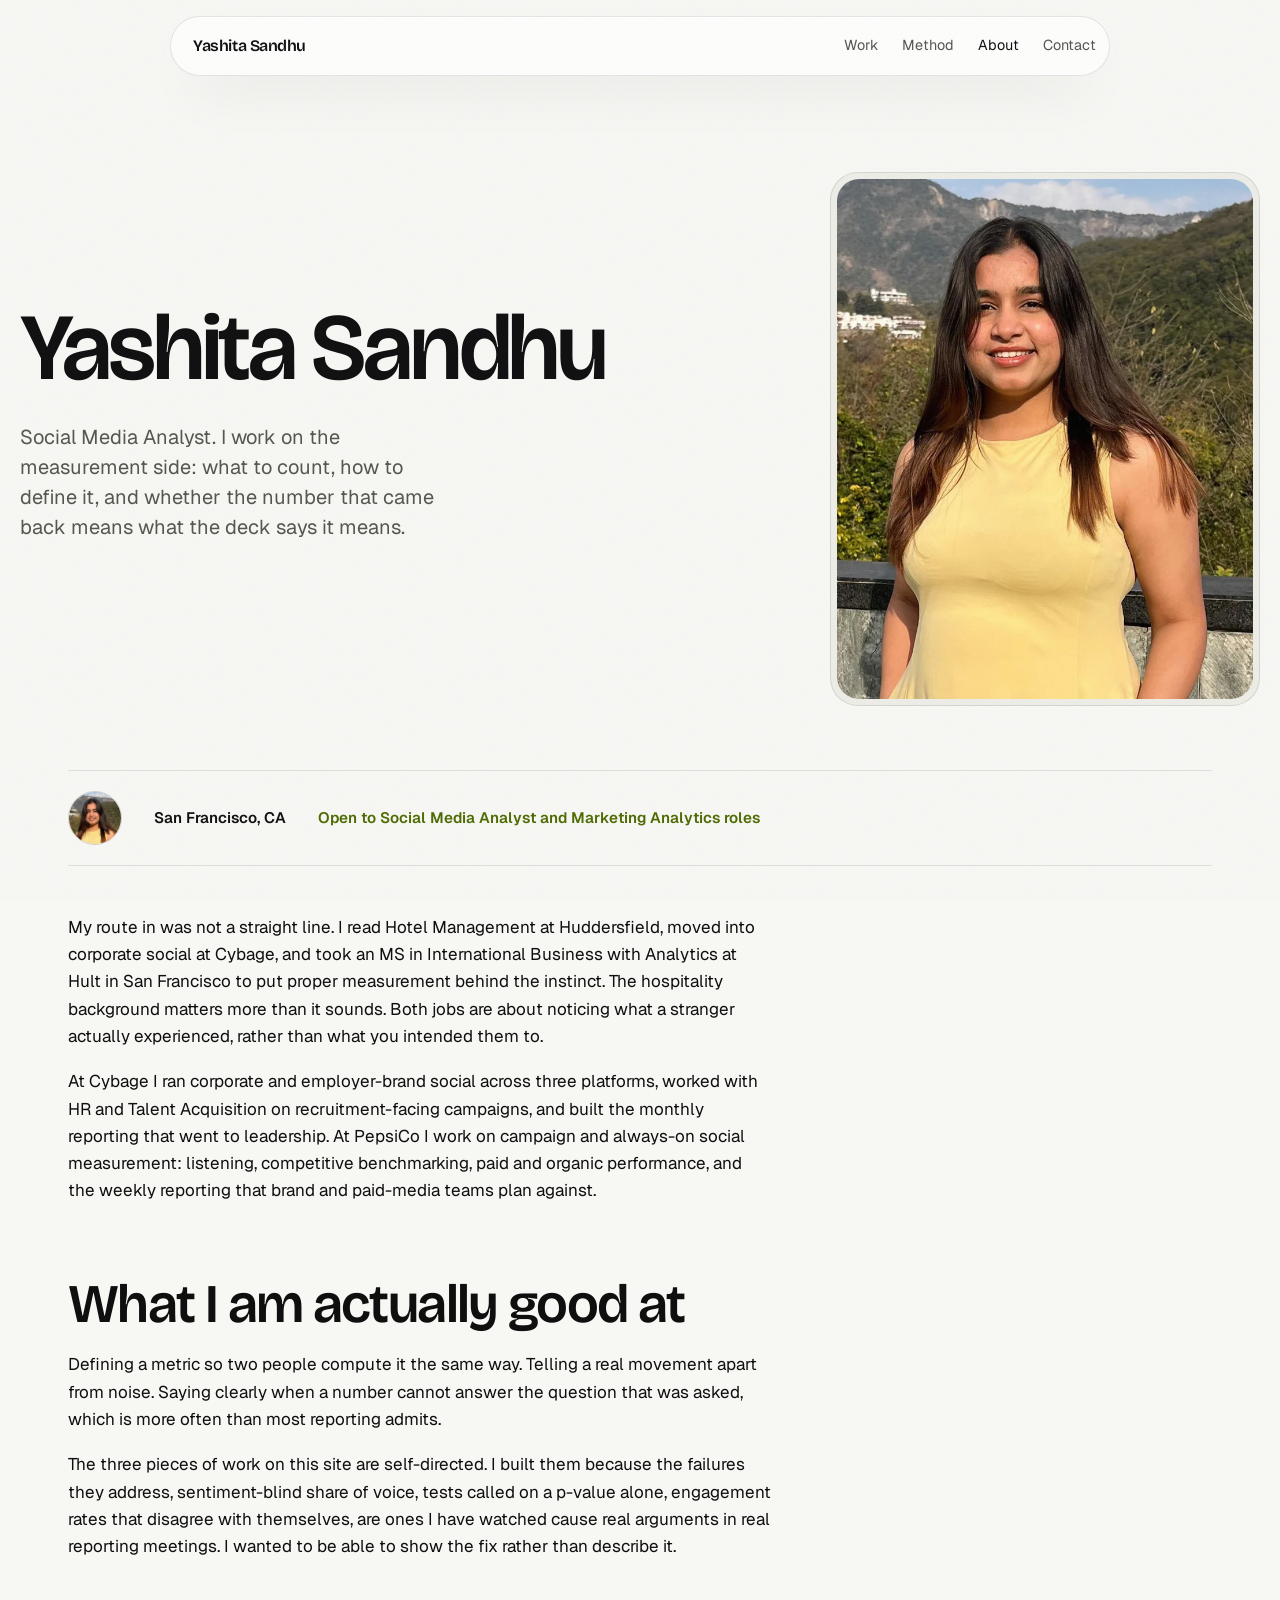
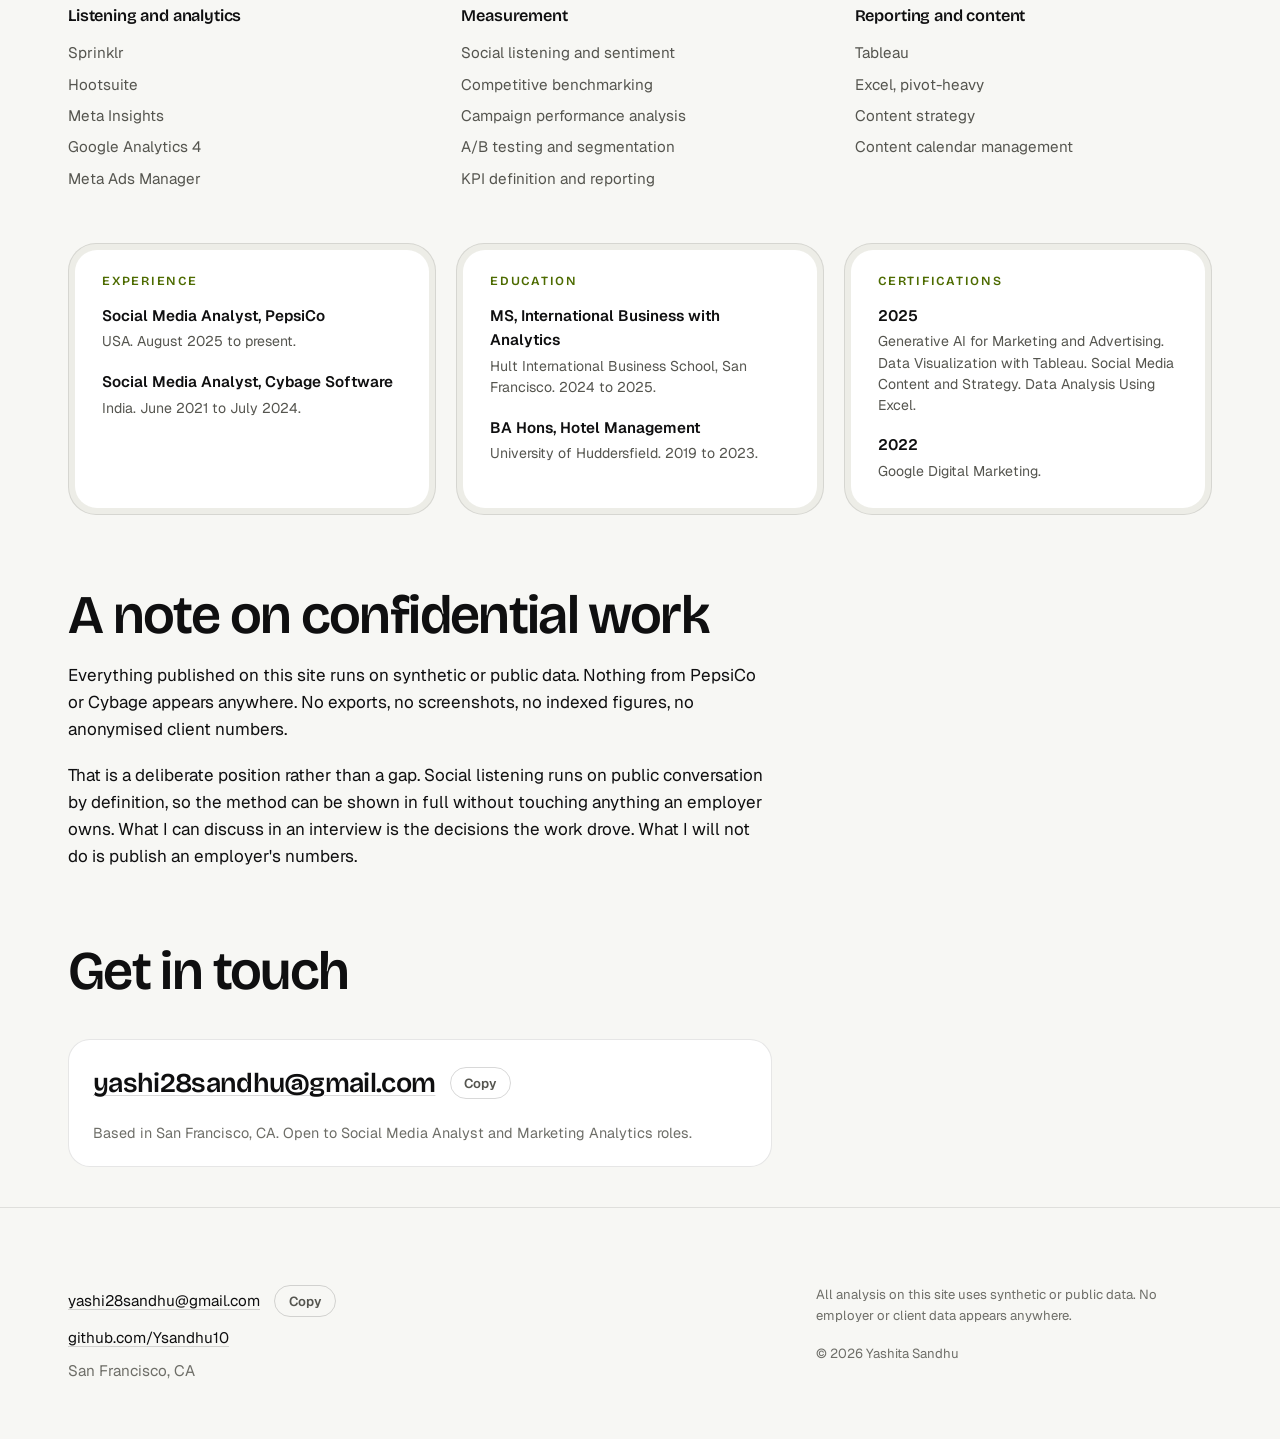
==== about/index.html @ 4a897ac5 "Rebuild portfolio as a static multi-route site Replaces the JSON-driven single-page template with si" ====
<!doctype html>
<html lang="en">
<head>
<meta charset="utf-8">
<meta name="viewport" content="width=device-width, initial-scale=1">

<title>About Yashita Sandhu</title>
<meta name="description" content="Social Media Analyst, four years across PepsiCo and Cybage. Social listening, paid social measurement and competitive benchmarking for brand, creative and paid-media teams.">
<meta name="author" content="Yashita Sandhu">
<link rel="canonical" href="https://ysandhu10.github.io/Ysandhu10.github.io-1141/about/">

<meta property="og:type" content="article">
<meta property="og:site_name" content="Yashita Sandhu">
<meta property="og:title" content="About Yashita Sandhu">
<meta property="og:description" content="Social Media Analyst, four years across PepsiCo and Cybage. Social listening, paid social measurement and competitive benchmarking for brand, creative and paid-media teams.">
<meta property="og:url" content="https://ysandhu10.github.io/Ysandhu10.github.io-1141/about/">
<meta property="og:image" content="https://ysandhu10.github.io/Ysandhu10.github.io-1141/assets/og/about.png">
<meta property="og:image:width" content="1200">
<meta property="og:image:height" content="630">
<meta property="og:image:alt" content="About Yashita Sandhu">
<meta name="twitter:card" content="summary_large_image">
<meta name="twitter:title" content="About Yashita Sandhu">
<meta name="twitter:description" content="Social Media Analyst, four years across PepsiCo and Cybage. Social listening, paid social measurement and competitive benchmarking for brand, creative and paid-media teams.">
<meta name="twitter:image" content="https://ysandhu10.github.io/Ysandhu10.github.io-1141/assets/og/about.png">

<meta name="theme-color" content="#0B0B0C" media="(prefers-color-scheme: dark)">
<meta name="theme-color" content="#F7F7F4" media="(prefers-color-scheme: light)">
<link rel="icon" href="../assets/favicon.svg" type="image/svg+xml">

<link rel="preconnect" href="https://fonts.googleapis.com">
<link rel="preconnect" href="https://fonts.gstatic.com" crossorigin>
<link rel="stylesheet" href="https://fonts.googleapis.com/css2?family=Bricolage+Grotesque:opsz,wght@12..96,400..700&family=Geist:wght@400;500;600&display=swap">
<link rel="stylesheet" href="../assets/css/site.css">
</head>
<body>
<a href="#main" class="skip">Skip to content</a>

<nav class="nav" aria-label="Primary">
  <div class="nav-in">
    <a href="../" class="nav-brand">Yashita Sandhu</a>
    <div class="nav-links">
      <a href="../#featured">Work</a>
      <a href="../method/">Method</a>
      <a href="../about/" aria-current="page">About</a>
      <a href="../about/#contact">Contact</a>
    </div>
  </div>
</nav>

<main id="main">

<header class="hero shell">
  <div class="hero-grid">
    <div>
      <h1>Yashita Sandhu</h1>
      <p class="sub" style="max-width:34ch">
        Social Media Analyst. I work on the measurement side: what to count, how to define it, and
        whether the number that came back means what the deck says it means.
      </p>
    </div>
    <div class="portrait bezel">
      <div class="core">
        <img src="../assets/img/yashita-portrait.webp" width="720" height="900"
             alt="Yashita Sandhu" fetchpriority="high" decoding="async">
      </div>
    </div>
  </div>
</header>

<section class="shell" aria-label="Availability">
  <div class="avail">
    <img class="face" src="../assets/img/yashita-avatar.webp" width="440" height="440"
         alt="" loading="lazy" decoding="async">
    <span><b>San Francisco, CA</b></span>
    <span class="open">Open to Social Media Analyst and Marketing Analytics roles</span>
    <!-- WORK AUTHORIZATION. One unambiguous sentence here once verified against
         her I-20 / EAD. Must match the resume header and LinkedIn About verbatim. -->
  </div>
</section>

<div class="shell">
<article class="prose">

<div class="rise" style="margin-top:3rem">
<p>
  My route in was not a straight line. I read Hotel Management at Huddersfield, moved into corporate
  social at Cybage, and took an MS in International Business with Analytics at Hult in San Francisco to
  put proper measurement behind the instinct. The hospitality background matters more than it sounds.
  Both jobs are about noticing what a stranger actually experienced, rather than what you intended them
  to.
</p>
<p>
  At Cybage I ran corporate and employer-brand social across three platforms, worked with HR and Talent
  Acquisition on recruitment-facing campaigns, and built the monthly reporting that went to leadership.
  At PepsiCo I work on campaign and always-on social measurement: listening, competitive benchmarking,
  paid and organic performance, and the weekly reporting that brand and paid-media teams plan against.
</p>
</div>

<h2 class="rise">What I am actually good at</h2>
<div class="rise">
<p>
  Defining a metric so two people compute it the same way. Telling a real movement apart from noise.
  Saying clearly when a number cannot answer the question that was asked, which is more often than most
  reporting admits.
</p>
<p>
  The three pieces of work on this site are self-directed. I built them because the failures they
  address, sentiment-blind share of voice, tests called on a p-value alone, engagement rates that
  disagree with themselves, are ones I have watched cause real arguments in real reporting meetings. I
  wanted to be able to show the fix rather than describe it.
</p>
</div>
</article>
</div>

<div class="shell">
<div class="stack rise" style="margin:3rem 0">
  <div>
    <h4>Listening and analytics</h4>
    <ul>
      <li>Sprinklr</li><li>Hootsuite</li><li>Meta Insights</li>
      <li>Google Analytics 4</li><li>Meta Ads Manager</li>
    </ul>
  </div>
  <div>
    <h4>Measurement</h4>
    <ul>
      <li>Social listening and sentiment</li><li>Competitive benchmarking</li>
      <li>Campaign performance analysis</li><li>A/B testing and segmentation</li>
      <li>KPI definition and reporting</li>
    </ul>
  </div>
  <div>
    <h4>Reporting and content</h4>
    <ul>
      <li>Tableau</li><li>Excel, pivot-heavy</li>
      <li>Content strategy</li><li>Content calendar management</li>
    </ul>
  </div>
</div>
</div>

<div class="shell">
<div class="chunks rise" style="margin-bottom:3rem">
  <div class="chunk bezel"><div class="core">
    <h4>Experience</h4>
    <dl>
      <div><dt>Social Media Analyst, PepsiCo</dt><dd>USA. August 2025 to present.</dd></div>
      <div><dt>Social Media Analyst, Cybage Software</dt><dd>India. June 2021 to July 2024.</dd></div>
    </dl>
  </div></div>
  <div class="chunk bezel"><div class="core">
    <h4>Education</h4>
    <dl>
      <div><dt>MS, International Business with Analytics</dt>
        <dd>Hult International Business School, San Francisco. 2024 to 2025.</dd></div>
      <div><dt>BA Hons, Hotel Management</dt>
        <dd>University of Huddersfield. 2019 to 2023.</dd></div>
    </dl>
  </div></div>
  <div class="chunk bezel"><div class="core">
    <h4>Certifications</h4>
    <dl>
      <div><dt>2025</dt><dd>Generative AI for Marketing and Advertising. Data Visualization with
        Tableau. Social Media Content and Strategy. Data Analysis Using Excel.</dd></div>
      <div><dt>2022</dt><dd>Google Digital Marketing.</dd></div>
    </dl>
  </div></div>
</div>
</div>

<div class="shell">
<article class="prose">

<!-- BEFORE PUBLISHING: the three "approximately 15/20/25 percent" resume claims
     must each be restated in falsifiable form (metric with denominator, movement,
     window, comparison basis) or replaced with a decision-class statement carrying
     no figure. They must not ship as-is. -->

<h2 class="rise">A note on confidential work</h2>
<div class="rise">
<p>
  Everything published on this site runs on synthetic or public data. Nothing from PepsiCo or Cybage
  appears anywhere. No exports, no screenshots, no indexed figures, no anonymised client numbers.
</p>
<p>
  That is a deliberate position rather than a gap. Social listening runs on public conversation by
  definition, so the method can be shown in full without touching anything an employer owns. What I can
  discuss in an interview is the decisions the work drove. What I will not do is publish an employer's
  numbers.
</p>
</div>

<h2 class="rise" id="contact">Get in touch</h2>
<div class="note rise contact-card">
  <div class="contact-row">
    <a class="contact-mail" id="mainmail" href="mailto:yashi28sandhu@gmail.com">yashi28sandhu@gmail.com</a>
    <button class="copy" data-copy="yashi28sandhu@gmail.com" data-target="mainmail" type="button">Copy</button>
  </div>
  <p style="margin:0;font-size:.9rem;color:var(--ink-faint)">
    Based in San Francisco, CA. Open to Social Media Analyst and Marketing Analytics roles.
  </p>
  <!-- LinkedIn (first link, once confirmed) and the rebuilt resume PDF
       (/assets/yashita-sandhu-resume.pdf) both belong here. -->
</div>

</article>
</div>

</main>

<footer class="foot">
  <div class="shell foot-in">
    <div class="foot-links">
      <!-- LINKEDIN goes first in this list once the handle is confirmed:
           <a href="https://www.linkedin.com/in/HANDLE">LinkedIn</a> -->
      <span class="contact-row"><a id="footmail" href="mailto:yashi28sandhu@gmail.com">yashi28sandhu@gmail.com</a><button class="copy" data-copy="yashi28sandhu@gmail.com" data-target="footmail" type="button">Copy</button></span>
      <a href="https://github.com/Ysandhu10">github.com/Ysandhu10</a>
      <span style="color:var(--ink-faint)">San Francisco, CA</span>
    </div>
    <div class="foot-note">
      <p>All analysis on this site uses synthetic or public data. No employer or client data appears anywhere.</p>
      <p>&copy; 2026 Yashita Sandhu</p>
    </div>
  </div>
</footer>

<script src="../assets/js/reveal.js?v=2" defer></script>
</body>
</html>
---- assets/css/site.css ----
/* ==========================================================================
   Yashita Sandhu — Social Media Analyst
   Direction: Soft Structuralism, dark-first. Off-black ground, one locked
   accent (electric lime), oversized grotesk display, macro whitespace.
   Coral appears ONLY as a semantic data colour inside charts, never as a
   second brand accent.
   No build step. Native CSS on GitHub Pages.
   ========================================================================== */

:root {
  color-scheme: dark light;

  /* ---- dark, the default expression ---- */
  --ground:      #0B0B0C;
  --raise:       #131315;
  --shell:       #1A1A1D;
  --ink:         #F4F4F0;
  --ink-soft:    #A2A29C;
  --ink-faint:   #8A8A84;
  --hair:        rgba(244,244,240,.10);
  --hair-firm:   rgba(244,244,240,.18);

  --accent:      #D6F249;
  --accent-ink:  #0B0B0C;
  --accent-dim:  rgba(214,242,73,.14);

  /* semantic data only */
  --dv-neg:      #FF8A6B;
  --dv-mute:     #6E6E69;

  --lift: 0 1px 0 rgba(244,244,240,.06) inset, 0 24px 60px -20px rgba(0,0,0,.7);

  --f-display: "Bricolage Grotesque", "Geist", system-ui, sans-serif;
  --f-body:    "Geist", system-ui, -apple-system, sans-serif;

  --r-shell: 1.75rem;
  --r-core:  1.375rem;   /* shell minus padding, concentric */
  --r-sm:    .75rem;

  --measure: 64ch;
  --page:    1240px;
  --pad:     clamp(1.25rem, 4vw, 3rem);

  --ease: cubic-bezier(.32,.72,0,1);
  --t:    .7s var(--ease);
  --t-fast: .35s var(--ease);
}

@media (prefers-color-scheme: light) {
  :root:not([data-theme="dark"]) {
    --ground:    #F7F7F4;
    --raise:     #FFFFFF;
    --shell:     #EDEDE7;
    --ink:       #0F0F10;
    --ink-soft:  #55554F;
    --ink-faint: #6E6E68;
    --hair:      rgba(15,15,16,.10);
    --hair-firm: rgba(15,15,16,.16);

    --accent:     #4D6B00;
    --accent-ink: #FFFFFF;
    --accent-dim: rgba(77,107,0,.10);

    --dv-neg:  #C4491F;
    --dv-mute: #86867F;

    --lift: 0 1px 0 rgba(255,255,255,.9) inset, 0 24px 60px -24px rgba(15,15,16,.18);
  }
}
:root[data-theme="light"] {
  --ground:    #F7F7F4;
  --raise:     #FFFFFF;
  --shell:     #EDEDE7;
  --ink:       #0F0F10;
  --ink-soft:  #55554F;
  --ink-faint: #6E6E68;
  --hair:      rgba(15,15,16,.10);
  --hair-firm: rgba(15,15,16,.16);
  --accent:     #4D6B00;
  --accent-ink: #FFFFFF;
  --accent-dim: rgba(77,107,0,.10);
  --dv-neg:  #C4491F;
  --dv-mute: #86867F;
  --lift: 0 1px 0 rgba(255,255,255,.9) inset, 0 24px 60px -24px rgba(15,15,16,.18);
}

*, *::before, *::after { box-sizing: border-box; }

/* clip, not hidden: `overflow-x: hidden` on body promotes it to a scroll
   container, which detaches the document scroller and breaks sticky. */
html { -webkit-text-size-adjust: 100%; scroll-behavior: smooth; overflow-x: clip; }

body {
  margin: 0;
  background: var(--ground);
  color: var(--ink);
  font-family: var(--f-body);
  font-size: 17px;
  line-height: 1.6;
  -webkit-font-smoothing: antialiased;
}

/* fixed grain. never on a scrolling container. */
body::after {
  content: "";
  position: fixed; inset: 0; z-index: 60; pointer-events: none;
  opacity: .035;
  background-image: url("data:image/svg+xml,%3Csvg xmlns='http://www.w3.org/2000/svg' width='140' height='140'%3E%3Cfilter id='n'%3E%3CfeTurbulence type='fractalNoise' baseFrequency='.85' numOctaves='3'/%3E%3C/filter%3E%3Crect width='140' height='140' filter='url(%23n)'/%3E%3C/svg%3E");
}

.shell { max-width: var(--page); margin: 0 auto; padding-inline: var(--pad); }
.col   { max-width: var(--measure); }

h1, h2, h3, h4 {
  font-family: var(--f-display);
  font-weight: 600;
  line-height: 1.03;
  letter-spacing: -.035em;
  text-wrap: balance;
  margin: 0;
}
h1 { font-size: clamp(2.9rem, 7.4vw, 6rem); }
h2 { font-size: clamp(2rem, 4.6vw, 3.4rem); letter-spacing: -.03em; }
h3 { font-size: clamp(1.25rem, 2.2vw, 1.6rem); letter-spacing: -.022em; }
h4 { font-size: 1.02rem; letter-spacing: -.01em; }

p { margin: 0 0 1.15rem; }
p:last-child { margin-bottom: 0; }
strong { font-weight: 600; color: var(--ink); }
em { font-style: italic; }

a { color: inherit; text-decoration: none; }
.prose a, .foot a {
  text-decoration: underline; text-decoration-color: var(--hair-firm);
  text-decoration-thickness: 1px; text-underline-offset: 3px;
  transition: color var(--t-fast), text-decoration-color var(--t-fast);
}
.prose a:hover, .foot a:hover { color: var(--accent); text-decoration-color: var(--accent); }
:focus-visible { outline: 2px solid var(--accent); outline-offset: 3px; border-radius: 4px; }

.skip { position: absolute; left: -9999px; }
.skip:focus {
  left: var(--pad); top: .75rem; z-index: 100;
  background: var(--accent); color: var(--accent-ink);
  padding: .6rem 1rem; border-radius: 999px; font-weight: 600;
}

.eyebrow {
  font-size: .7rem; font-weight: 600; letter-spacing: .18em;
  text-transform: uppercase; color: var(--ink-faint);
  margin: 0 0 1.1rem;
}

.lede { font-size: clamp(1.1rem, 1.7vw, 1.35rem); line-height: 1.48; color: var(--ink-soft); }
.lede strong { color: var(--ink); }

/* ---------- floating island nav ---------- */
.nav { position: sticky; top: 0; z-index: 50; padding: 1rem var(--pad) 0; }
.nav-in {
  max-width: 940px; margin: 0 auto;
  display: flex; align-items: center; gap: 1.75rem;
  padding: .7rem .8rem .7rem 1.4rem;
  height: 60px;
  border-radius: 999px;
  border: 1px solid var(--hair);
  background: color-mix(in srgb, var(--raise) 72%, transparent);
  backdrop-filter: blur(20px) saturate(160%);
  -webkit-backdrop-filter: blur(20px) saturate(160%);
  box-shadow: var(--lift);
}
.nav-brand { font-family: var(--f-display); font-weight: 600; font-size: 1rem; letter-spacing: -.03em; }
.nav-links { display: flex; gap: 1.5rem; margin-left: auto; align-items: center; }
.nav-links a { font-size: .9rem; color: var(--ink-soft); transition: color var(--t-fast); }
.nav-links a:hover, .nav-links a[aria-current="page"] { color: var(--ink); }
@media (max-width: 720px) {
  .nav-in { gap: 1rem; padding-left: 1.1rem; height: auto; flex-wrap: wrap; border-radius: var(--r-shell); }
  .nav-links { gap: 1.1rem; margin-left: auto; }
  .nav-links a { font-size: .84rem; }
}

/* ---------- buttons: pill + nested icon island ---------- */
.btn {
  display: inline-flex; align-items: center; gap: .7rem;
  font-family: var(--f-body); font-size: .95rem; font-weight: 600;
  padding: .55rem .55rem .55rem 1.4rem;
  border-radius: 999px; border: 1px solid transparent;
  background: var(--accent); color: var(--accent-ink);
  transition: transform var(--t-fast), background var(--t-fast), border-color var(--t-fast);
}
.btn .cap {
  width: 2rem; height: 2rem; border-radius: 999px;
  display: grid; place-items: center; flex: none;
  background: color-mix(in srgb, var(--accent-ink) 12%, transparent);
  transition: transform var(--t-fast);
  font-size: .9rem; line-height: 1;
}
.btn:hover .cap { transform: translate(3px, -2px); }
.btn:active { transform: scale(.98); }
.btn.ghost {
  background: transparent; color: var(--ink); border-color: var(--hair-firm);
}
.btn.ghost .cap { background: color-mix(in srgb, var(--ink) 10%, transparent); }
.btn.ghost:hover { border-color: var(--ink); }
.btn-row { display: flex; flex-wrap: wrap; gap: .7rem; }

/* ---------- double-bezel container ---------- */
.bezel {
  padding: .375rem;
  border-radius: var(--r-shell);
  background: var(--shell);
  border: 1px solid var(--hair);
}
.bezel > .core {
  border-radius: var(--r-core);
  background: var(--raise);
  box-shadow: 0 1px 0 rgba(244,244,240,.06) inset;
  overflow: hidden;
}

/* ---------- hero ---------- */
.hero { padding: clamp(3.5rem, 8vw, 6rem) 0 clamp(2.5rem, 5vw, 4rem); }
.hero-grid {
  display: grid; gap: clamp(2rem, 5vw, 4rem);
  grid-template-columns: 1.05fr .95fr; align-items: center;
}
.hero h1 { margin-bottom: 1.5rem; }
.hero h1 .lit { color: var(--accent); }
.hero .sub { font-size: clamp(1.05rem, 1.6vw, 1.25rem); color: var(--ink-soft); max-width: 42ch; margin-bottom: 2.25rem; line-height: 1.5; }
.hero-media { position: relative; }
.hero-media img { display: block; width: 100%; height: auto; }
@media (max-width: 900px) {
  .hero-grid { grid-template-columns: 1fr; }
  .hero-media { order: -1; }
}

/* ---------- availability strip ---------- */
.avail {
  display: flex; flex-wrap: wrap; gap: .75rem 2rem; align-items: center;
  padding: 1.25rem 0; border-block: 1px solid var(--hair);
  font-size: .95rem; color: var(--ink-soft);
}
.avail .face {
  width: 54px; height: 54px; border-radius: 999px; object-fit: cover;
  display: block; flex: none; border: 1px solid var(--hair-firm);
}

/* ---------- portrait ---------- */
.portrait { justify-self: start; width: 100%; max-width: 410px; }
.portrait > .core { aspect-ratio: 4 / 5; }
.portrait img { width: 100%; height: 100%; object-fit: cover; display: block; }
.hero .portrait { justify-self: end; max-width: 430px; }
@media (max-width: 900px) {
  .portrait { max-width: 300px; }
  .hero .portrait { justify-self: start; max-width: 260px; }
}

/* ---------- contact ----------
   A bare mailto: silently does nothing when no mail client is registered, so
   the address is always selectable and copyable too. */
/* keep anchored targets clear of the sticky nav */
[id]:target, h2[id], section[id] { scroll-margin-top: 6rem; }

.contact-card { display: grid; gap: 1.1rem; }
.contact-row { display: flex; flex-wrap: wrap; align-items: center; gap: .6rem .9rem; }
.contact-mail {
  font-family: var(--f-display); font-size: clamp(1.15rem, 2.4vw, 1.7rem);
  font-weight: 600; letter-spacing: -.025em; color: var(--ink);
  text-decoration: none; word-break: break-all;
}
.contact-mail:hover { color: var(--accent); }
.copy {
  font-family: var(--f-body); font-size: .82rem; font-weight: 600;
  padding: .4rem .85rem; border-radius: 999px; cursor: pointer;
  border: 1px solid var(--hair-firm); background: transparent; color: var(--ink-soft);
  transition: border-color var(--t-fast), color var(--t-fast);
}
.copy:hover { border-color: var(--accent); color: var(--accent); }
.copy[data-done="1"] { border-color: var(--accent); color: var(--accent); }
.avail b { color: var(--ink); font-weight: 600; }
.avail .open { color: var(--accent); font-weight: 600; }

/* ---------- marks ---------- */
.marks { padding: clamp(2.5rem, 5vw, 4rem) 0; }
.marks-row { display: flex; flex-wrap: wrap; align-items: center; gap: 1rem 2.75rem; }
.mark { font-family: var(--f-display); font-weight: 600; font-size: 1.5rem; letter-spacing: -.03em; color: var(--ink-soft); }
.mark-sm { font-size: .95rem; color: var(--ink-faint); font-weight: 500; }

/* ---------- sections ---------- */
.band { padding: clamp(4.5rem, 10vw, 9rem) 0; }
.band-head { margin-bottom: clamp(2rem, 4vw, 3.25rem); max-width: 22ch; }
.band-head.wide { max-width: 34ch; }

/* ---------- evidenced case block ---------- */
.glance { display: grid; grid-template-columns: repeat(auto-fit, minmax(190px,1fr)); gap: 1px; background: var(--hair); border-radius: var(--r-core); overflow: hidden; margin: 2.25rem 0 3rem; }
.glance div { background: var(--raise); padding: 1.25rem 1.35rem; }
.glance dt { font-size: .7rem; font-weight: 600; letter-spacing: .14em; text-transform: uppercase; color: var(--ink-faint); margin-bottom: .5rem; }
.glance dd { margin: 0; font-size: .95rem; line-height: 1.45; }

.metrics { display: grid; grid-template-columns: repeat(auto-fit, minmax(230px,1fr)); gap: 2rem; margin: 3rem 0; }
.metric .n {
  font-family: var(--f-display); font-size: clamp(3rem, 6vw, 4.5rem); font-weight: 600;
  line-height: .92; letter-spacing: -.05em; display: block; font-variant-numeric: tabular-nums;
}
.metric .n.up  { color: var(--accent); }
.metric .n.dn  { color: var(--dv-neg); }
.metric .n sup { font-size: .38em; vertical-align: super; letter-spacing: 0; }
.metric .t { display: block; font-weight: 600; margin: .85rem 0 .4rem; }
.metric .how { display: block; font-size: 14px; line-height: 1.5; color: var(--ink-faint); }

/* ---------- prose ---------- */
.prose { max-width: var(--measure); }
.prose h2 { margin: clamp(3rem,6vw,4.5rem) 0 1.2rem; }
.prose h3 { margin: 2.5rem 0 .85rem; }
.prose ul { margin: 0 0 1.15rem; padding-left: 1.15rem; }
.prose li { margin-bottom: .55rem; }
.prose li::marker { color: var(--accent); }

.pull {
  margin: 3rem 0; padding: 0 0 0 1.5rem; border-left: 2px solid var(--accent);
  font-family: var(--f-display); font-size: clamp(1.35rem, 2.6vw, 1.85rem);
  font-weight: 500; line-height: 1.25; letter-spacing: -.025em; color: var(--ink);
}

.note { margin: 2.5rem 0; padding: 1.4rem 1.5rem; border-radius: var(--r-core); background: var(--raise); border: 1px solid var(--hair); font-size: .95rem; line-height: 1.55; }
.note.warn { border-color: color-mix(in srgb, var(--dv-neg) 40%, transparent); }
.note h4 { margin-bottom: .55rem; }

/* ---------- figures ---------- */
figure { margin: clamp(2.5rem,5vw,4rem) 0; }
.prose figure { width: min(920px, calc(100vw - 2 * var(--pad))); }
figure svg { display: block; width: 100%; height: auto; overflow: visible; }
figure img { display: block; width: 100%; height: auto; }

/* Case-study hero art: crop to a band so it sets the tone without burying the
   content under 700px of picture. */
.case-hero > .core { aspect-ratio: 2.6 / 1; }
.case-hero img { width: 100%; height: 100%; object-fit: cover; }
@media (max-width: 700px) { .case-hero > .core { aspect-ratio: 16 / 10; } }

/* Work-card art gets the same treatment, shallower. */
.wcard .core > img { aspect-ratio: 16 / 9; object-fit: cover; }
.fig-head { font-family: var(--f-display); font-weight: 600; font-size: clamp(1.05rem,1.6vw,1.25rem); line-height: 1.25; letter-spacing: -.02em; margin-bottom: 1.4rem; max-width: 48ch; }
figcaption { margin-top: 1.1rem; font-size: .8rem; line-height: 1.55; color: var(--ink-faint); max-width: 62ch; }

.svg-lbl  { font-family: var(--f-body); font-size: 12.5px; font-weight: 500; fill: var(--ink-soft); }
.svg-val  { font-family: var(--f-body); font-size: 12.5px; font-weight: 600; fill: var(--ink); font-variant-numeric: tabular-nums; }
.svg-tick { font-family: var(--f-body); font-size: 11px; fill: var(--ink-faint); font-variant-numeric: tabular-nums; }
.svg-rule { stroke: var(--hair); }

/* ---------- work index: wide rows, not tiles ----------
   Two entries do not need two big picture-boxes. Each is a row with the
   finding and its numbers on the reading side and the art held to a band. */
.pair { display: grid; grid-template-columns: 1fr; gap: 0; }
.pair > * { min-width: 0; }          /* grid items must be allowed to shrink */

.wcard {
  display: grid; grid-template-columns: 1fr .78fr;
  gap: clamp(1.5rem, 4vw, 3.5rem); align-items: center;
  padding: clamp(2rem, 4vw, 3.25rem) 0;
  border-top: 1px solid var(--hair);
}
.pair > .wcard:last-child { border-bottom: 1px solid var(--hair); }
.wcard-body { display: flex; flex-direction: column; gap: .8rem; min-width: 0; }
.wcard h3 { line-height: 1.12; max-width: 18ch; transition: color var(--t-fast); }
.wcard:hover h3 { color: var(--accent); }
.wcard p { font-size: .97rem; color: var(--ink-soft); margin: 0; max-width: 46ch; }

.wcard-figs { display: flex; flex-wrap: wrap; gap: .5rem 2.25rem; margin-top: .35rem; }
.wcard-figs span { display: flex; flex-direction: column; gap: .15rem; }
.wcard-figs b {
  font-family: var(--f-display); font-size: 1.55rem; font-weight: 600;
  letter-spacing: -.03em; color: var(--ink); font-variant-numeric: tabular-nums;
}
.wcard-figs i { font-style: normal; font-size: .78rem; color: var(--ink-faint); }

.wcard .go {
  margin-top: .6rem; font-size: .92rem; font-weight: 600; color: var(--accent);
  display: inline-flex; align-items: center; gap: .5rem;
}
.wcard .go .cap {
  width: 1.65rem; height: 1.65rem; border-radius: 999px; display: grid; place-items: center;
  background: var(--accent-dim); transition: transform var(--t-fast);
}
.wcard:hover .go .cap { transform: translateX(4px); }

.wcard-art { overflow: hidden; }
.wcard-art > .core { aspect-ratio: 16 / 10; }
.wcard-art img {
  width: 100%; height: 100%; object-fit: cover; display: block;
  transition: transform var(--t);
}
.wcard:hover .wcard-art img { transform: scale(1.04); }

@media (max-width: 820px) {
  .wcard { grid-template-columns: 1fr; gap: 1.5rem; }
  .wcard-art { order: -1; }
  .wcard h3 { max-width: none; }
}

/* ---------- method: grouped chunks, not a hairline table ---------- */
.chunks { display: grid; gap: 1.25rem; grid-template-columns: repeat(auto-fit, minmax(280px,1fr)); }
.chunk .core { padding: 1.6rem 1.7rem; height: 100%; }
.chunk h4 { color: var(--accent); margin-bottom: 1rem; font-size: .78rem; letter-spacing: .14em; text-transform: uppercase; }
.chunk dl { margin: 0; display: grid; gap: 1.1rem; }
.chunk dt { font-weight: 600; font-size: .95rem; margin-bottom: .2rem; }
.chunk dd { margin: 0; font-size: .88rem; color: var(--ink-soft); line-height: 1.5; }

/* ---------- skills / repos ---------- */
.stack { display: grid; gap: 2.25rem; grid-template-columns: repeat(auto-fit, minmax(230px,1fr)); }
.stack h4 { margin-bottom: .8rem; }
.stack ul { list-style: none; margin: 0; padding: 0; font-size: .95rem; color: var(--ink-soft); }
.stack li { padding: .22rem 0; }

.repo .core { padding: 1.7rem 1.8rem; display: grid; gap: .7rem; }
.repo h3 { line-height: 1.2; }
.repo p { font-size: .93rem; color: var(--ink-soft); margin: 0; }
.repo .facts a { color: var(--accent); text-decoration: underline;
                 text-decoration-color: color-mix(in srgb, var(--accent) 45%, transparent);
                 text-underline-offset: 3px; font-weight: 600; }
.repo .facts { display: flex; flex-wrap: wrap; gap: .5rem 1.5rem; font-size: .82rem; color: var(--ink-faint); font-variant-numeric: tabular-nums; margin-top: .3rem; }

/* ---------- footer ---------- */
.foot { border-top: 1px solid var(--hair); padding: clamp(3rem,6vw,5rem) 0 3.5rem; }
.foot-in { display: grid; grid-template-columns: 1fr auto; gap: 2.5rem; align-items: start; }
@media (max-width: 720px) { .foot-in { grid-template-columns: 1fr; } }
.foot-links { display: flex; flex-direction: column; gap: .55rem; font-size: .95rem; }
.foot-note { font-size: .82rem; color: var(--ink-faint); max-width: 44ch; line-height: 1.55; }

/* ==========================================================================
   Motion. Scroll-driven where supported, IntersectionObserver fallback.
   No scroll listeners anywhere.
   ========================================================================== */
.rise { opacity: 0; transform: translateY(28px); }

@supports (animation-timeline: view()) {
  @media (prefers-reduced-motion: no-preference) {
    .rise {
      animation: rise-in linear both;
      animation-timeline: view();
      animation-range: entry 8% cover 34%;
    }
  }
}
/* JS fallback adds .seen */
.rise.seen { opacity: 1; transform: none; transition: opacity .8s var(--ease), transform .8s var(--ease); }

@keyframes rise-in {
  from { opacity: 0; transform: translateY(28px); }
  to   { opacity: 1; transform: translateY(0); }
}

@media (prefers-reduced-motion: reduce) {
  html { scroll-behavior: auto; }
  .rise { opacity: 1 !important; transform: none !important; animation: none !important; }
  *, *::before, *::after { animation-duration: .001ms !important; transition-duration: .001ms !important; }
}

@media print {
  .nav, .btn-row, body::after { display: none; }
  body { background: #fff; color: #000; }
  .rise { opacity: 1; transform: none; }
  figure, .glance, .note, .chunk { break-inside: avoid; }
}
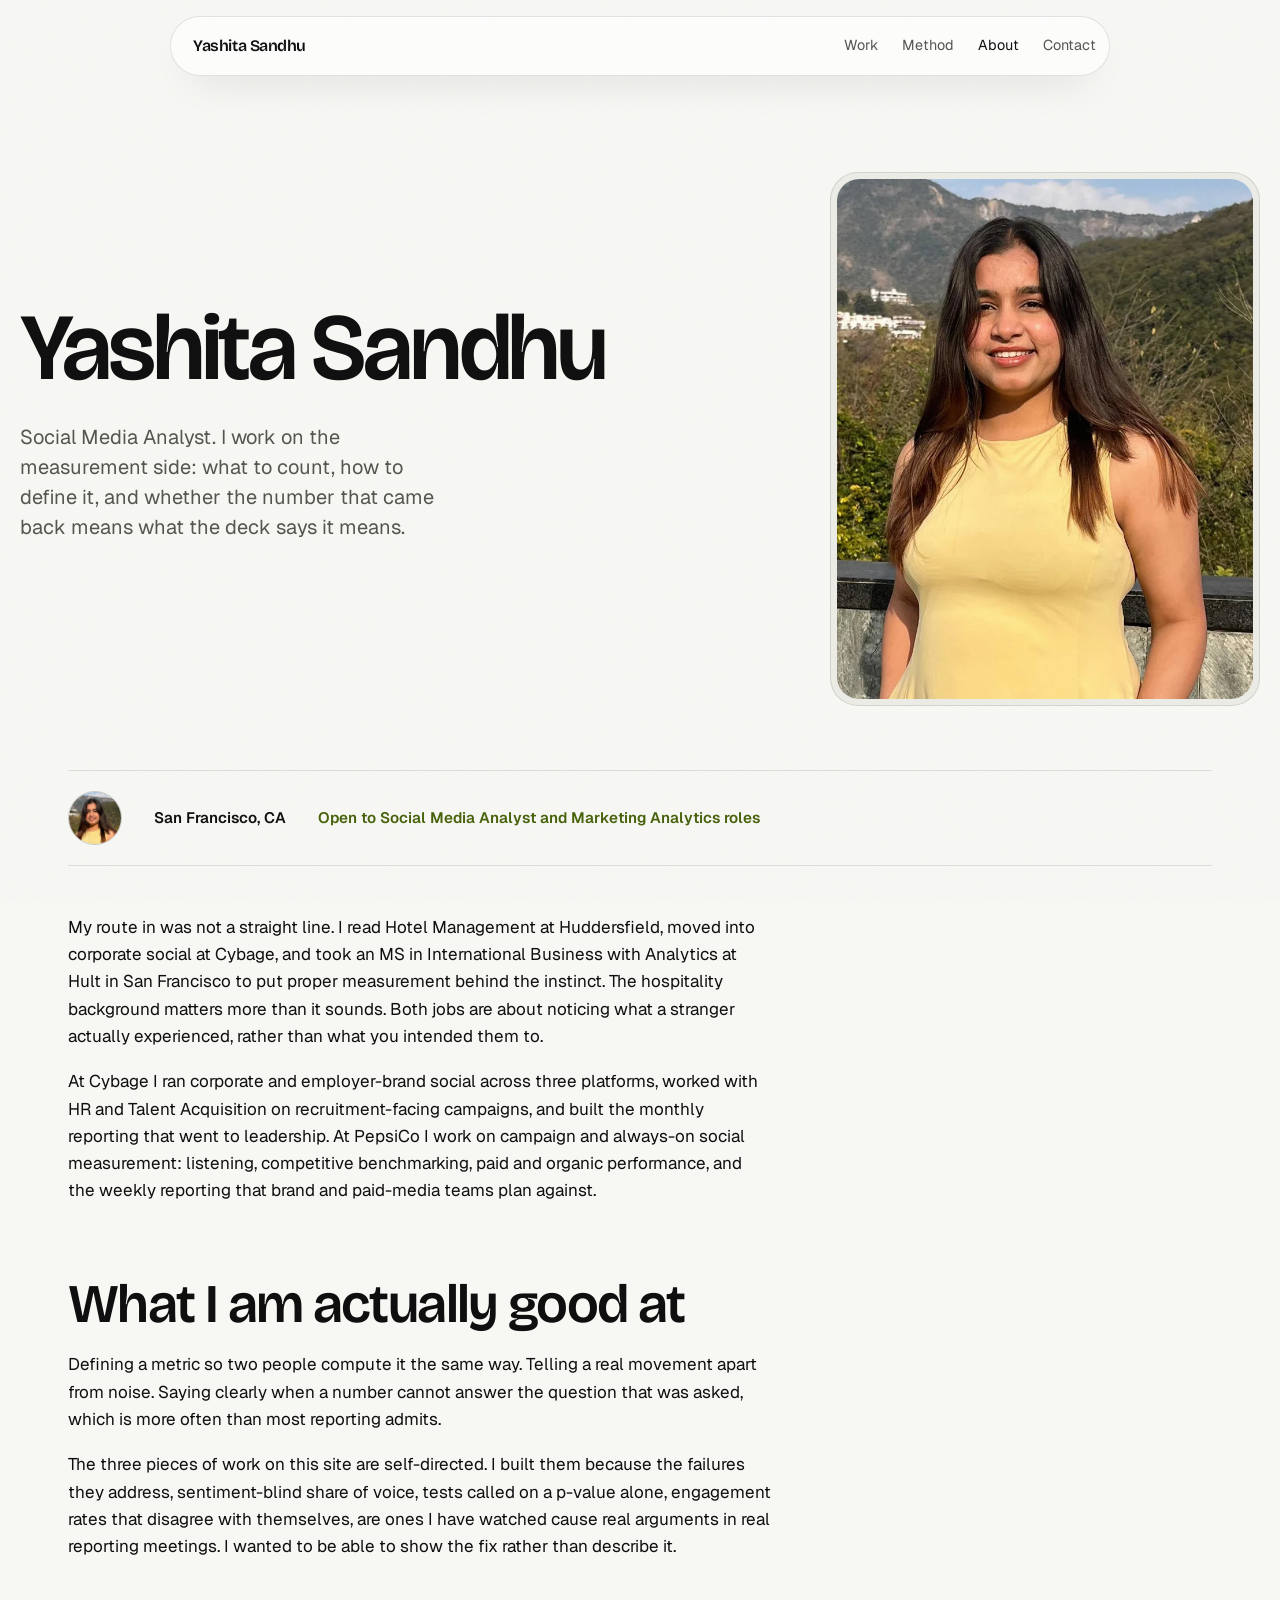
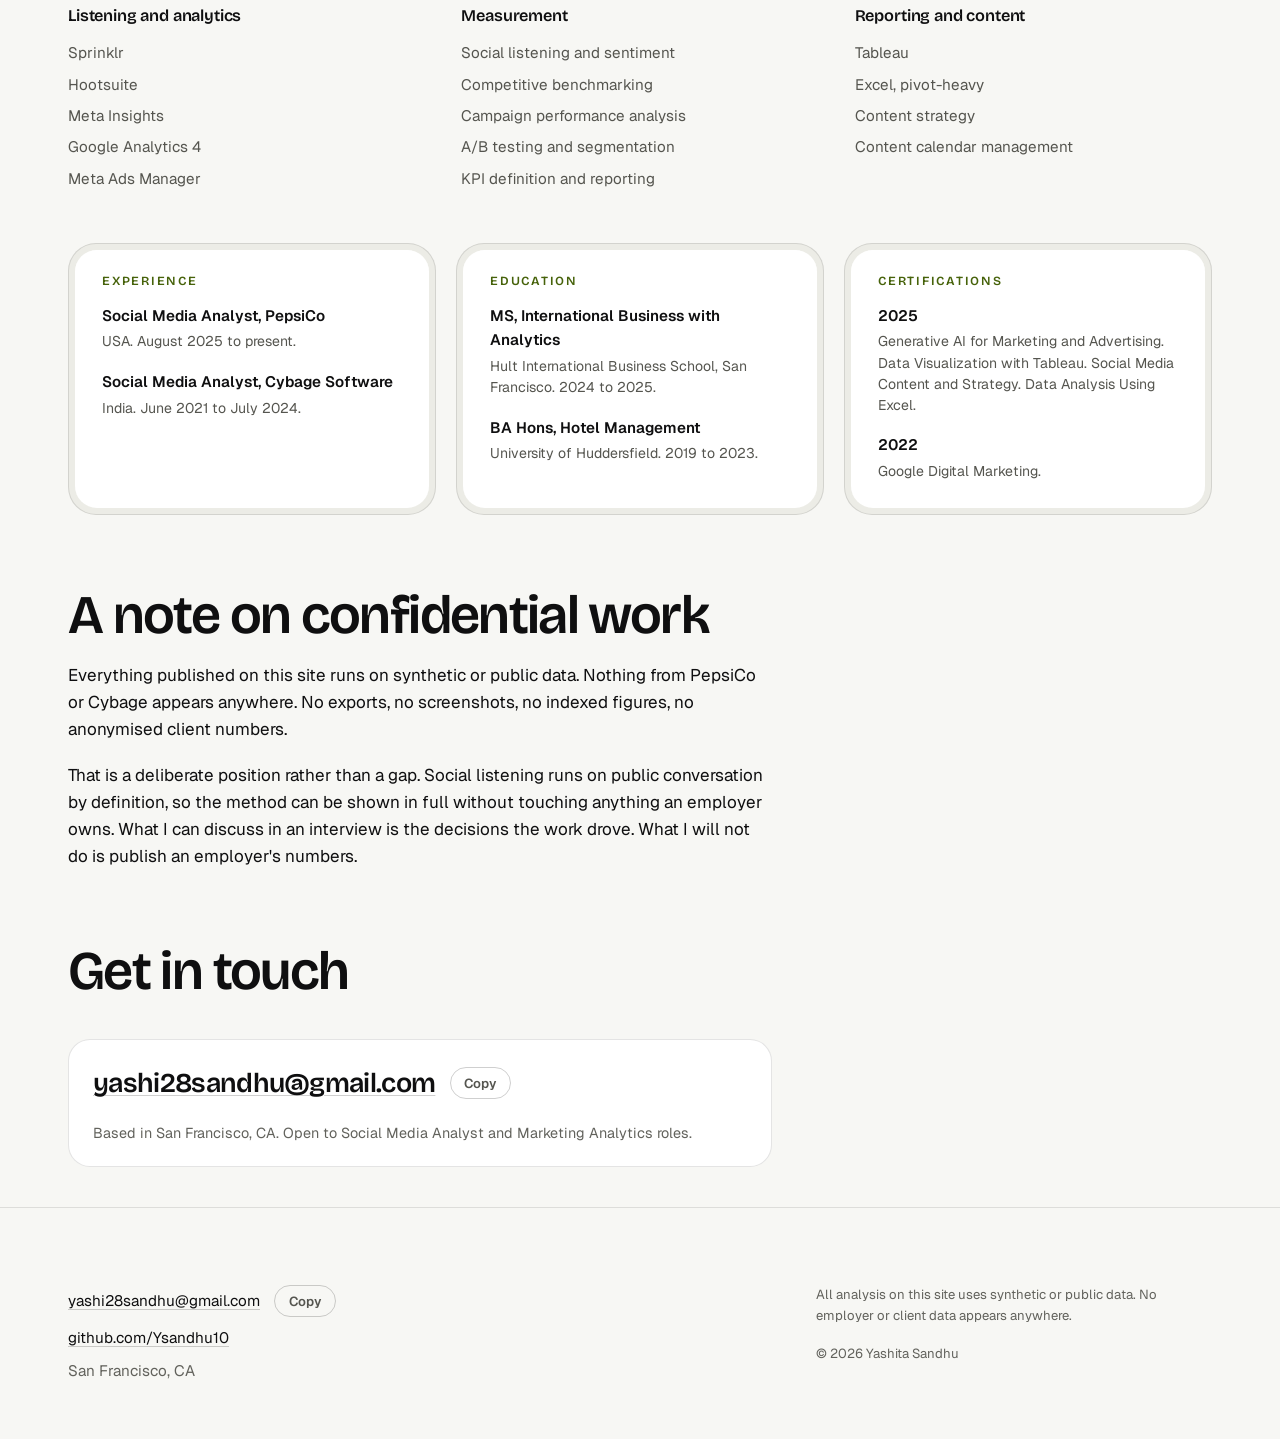
==== commit 6d2f5391: "Switch to a light theme as the committed default Light is now the base palette and is served to ever" ====
--- a/about/index.html
+++ b/about/index.html
@@ -23,8 +23,7 @@
 <meta name="twitter:description" content="Social Media Analyst, four years across PepsiCo and Cybage. Social listening, paid social measurement and competitive benchmarking for brand, creative and paid-media teams.">
 <meta name="twitter:image" content="https://ysandhu10.github.io/Ysandhu10.github.io-1141/assets/og/about.png">
 
-<meta name="theme-color" content="#0B0B0C" media="(prefers-color-scheme: dark)">
-<meta name="theme-color" content="#F7F7F4" media="(prefers-color-scheme: light)">
+<meta name="theme-color" content="#F7F7F4">
 <link rel="icon" href="../assets/favicon.svg" type="image/svg+xml">
 
 <link rel="preconnect" href="https://fonts.googleapis.com">
--- a/assets/css/site.css
+++ b/assets/css/site.css
@@ -1,16 +1,65 @@
 /* ==========================================================================
    Yashita Sandhu — Social Media Analyst
-   Direction: Soft Structuralism, dark-first. Off-black ground, one locked
-   accent (electric lime), oversized grotesk display, macro whitespace.
-   Coral appears ONLY as a semantic data colour inside charts, never as a
-   second brand accent.
+   Direction: Soft Structuralism on paper. Warm off-white ground, oversized
+   grotesk display, macro whitespace.
+   The accent splits: electric lime is the FILL (buttons, highlights, dark text
+   on top) and a deep olive from the same family carries text and chart strokes,
+   because lime is unreadable as text on a light ground. Rust appears ONLY as a
+   semantic data colour inside charts, never as a second brand accent.
+   Dark is retained behind data-theme="dark" but is not served automatically.
    No build step. Native CSS on GitHub Pages.
    ========================================================================== */
 
 :root {
-  color-scheme: dark light;
-
-  /* ---- dark, the default expression ---- */
+  color-scheme: light;
+
+  /* ---- light, the committed expression ---- */
+  --ground:      #F7F7F4;
+  --raise:       #FFFFFF;
+  --shell:       #ECECE6;
+  --ink:         #0F0F10;
+  --ink-soft:    #55554F;
+  --ink-faint:   #62625C;
+  --hair:        rgba(15,15,16,.11);
+  --hair-firm:   rgba(15,15,16,.20);
+
+  /* The accent splits in two on a light ground. Lime is unusable as text
+     (1.17:1 on paper) but excellent as a FILL with dark text on top (15.6:1),
+     so fills keep the brand colour and text/strokes use a deep olive from the
+     same family (6.5:1 on paper). */
+  --accent:      #46620A;
+  --accent-fill: #D6F249;
+  --accent-ink:  #0B0B0C;
+  --accent-dim:  rgba(214,242,73,.55);
+
+  /* semantic data only */
+  --dv-neg:      #B23F17;
+  --dv-mute:     #68685F;
+
+  --lift: 0 1px 0 rgba(255,255,255,.9) inset, 0 18px 44px -22px rgba(15,15,16,.20);
+  --core-inset: 0 1px 0 rgba(255,255,255,.85) inset;
+
+  --f-display: "Bricolage Grotesque", "Geist", system-ui, sans-serif;
+  --f-body:    "Geist", system-ui, -apple-system, sans-serif;
+
+  --r-shell: 1.75rem;
+  --r-core:  1.375rem;   /* shell minus padding, concentric */
+  --r-sm:    .75rem;
+
+  --measure: 64ch;
+  --page:    1240px;
+  --pad:     clamp(1.25rem, 4vw, 3rem);
+
+  --ease: cubic-bezier(.32,.72,0,1);
+  --t:    .7s var(--ease);
+  --t-fast: .35s var(--ease);
+}
+
+/* Dark is retained but dormant: explicit opt-in only, so the site does not
+   flip to dark for visitors whose OS is set that way. Add data-theme="dark"
+   on <html> to bring it back. */
+:root[data-theme="dark"] {
+  color-scheme: dark;
   --ground:      #0B0B0C;
   --raise:       #131315;
   --shell:       #1A1A1D;
@@ -19,69 +68,14 @@
   --ink-faint:   #8A8A84;
   --hair:        rgba(244,244,240,.10);
   --hair-firm:   rgba(244,244,240,.18);
-
   --accent:      #D6F249;
+  --accent-fill: #D6F249;
   --accent-ink:  #0B0B0C;
-  --accent-dim:  rgba(214,242,73,.14);
-
-  /* semantic data only */
+  --accent-dim:  rgba(214,242,73,.16);
   --dv-neg:      #FF8A6B;
   --dv-mute:     #6E6E69;
-
   --lift: 0 1px 0 rgba(244,244,240,.06) inset, 0 24px 60px -20px rgba(0,0,0,.7);
-
-  --f-display: "Bricolage Grotesque", "Geist", system-ui, sans-serif;
-  --f-body:    "Geist", system-ui, -apple-system, sans-serif;
-
-  --r-shell: 1.75rem;
-  --r-core:  1.375rem;   /* shell minus padding, concentric */
-  --r-sm:    .75rem;
-
-  --measure: 64ch;
-  --page:    1240px;
-  --pad:     clamp(1.25rem, 4vw, 3rem);
-
-  --ease: cubic-bezier(.32,.72,0,1);
-  --t:    .7s var(--ease);
-  --t-fast: .35s var(--ease);
-}
-
-@media (prefers-color-scheme: light) {
-  :root:not([data-theme="dark"]) {
-    --ground:    #F7F7F4;
-    --raise:     #FFFFFF;
-    --shell:     #EDEDE7;
-    --ink:       #0F0F10;
-    --ink-soft:  #55554F;
-    --ink-faint: #6E6E68;
-    --hair:      rgba(15,15,16,.10);
-    --hair-firm: rgba(15,15,16,.16);
-
-    --accent:     #4D6B00;
-    --accent-ink: #FFFFFF;
-    --accent-dim: rgba(77,107,0,.10);
-
-    --dv-neg:  #C4491F;
-    --dv-mute: #86867F;
-
-    --lift: 0 1px 0 rgba(255,255,255,.9) inset, 0 24px 60px -24px rgba(15,15,16,.18);
-  }
-}
-:root[data-theme="light"] {
-  --ground:    #F7F7F4;
-  --raise:     #FFFFFF;
-  --shell:     #EDEDE7;
-  --ink:       #0F0F10;
-  --ink-soft:  #55554F;
-  --ink-faint: #6E6E68;
-  --hair:      rgba(15,15,16,.10);
-  --hair-firm: rgba(15,15,16,.16);
-  --accent:     #4D6B00;
-  --accent-ink: #FFFFFF;
-  --accent-dim: rgba(77,107,0,.10);
-  --dv-neg:  #C4491F;
-  --dv-mute: #86867F;
-  --lift: 0 1px 0 rgba(255,255,255,.9) inset, 0 24px 60px -24px rgba(15,15,16,.18);
+  --core-inset: 0 1px 0 rgba(244,244,240,.06) inset;
 }
 
 *, *::before, *::after { box-sizing: border-box; }
@@ -104,7 +98,7 @@
 body::after {
   content: "";
   position: fixed; inset: 0; z-index: 60; pointer-events: none;
-  opacity: .035;
+  opacity: .022;
   background-image: url("data:image/svg+xml,%3Csvg xmlns='http://www.w3.org/2000/svg' width='140' height='140'%3E%3Cfilter id='n'%3E%3CfeTurbulence type='fractalNoise' baseFrequency='.85' numOctaves='3'/%3E%3C/filter%3E%3Crect width='140' height='140' filter='url(%23n)'/%3E%3C/svg%3E");
 }
 
@@ -141,7 +135,7 @@
 .skip { position: absolute; left: -9999px; }
 .skip:focus {
   left: var(--pad); top: .75rem; z-index: 100;
-  background: var(--accent); color: var(--accent-ink);
+  background: var(--accent-fill); color: var(--accent-ink);
   padding: .6rem 1rem; border-radius: 999px; font-weight: 600;
 }
 
@@ -184,7 +178,7 @@
   font-family: var(--f-body); font-size: .95rem; font-weight: 600;
   padding: .55rem .55rem .55rem 1.4rem;
   border-radius: 999px; border: 1px solid transparent;
-  background: var(--accent); color: var(--accent-ink);
+  background: var(--accent-fill); color: var(--accent-ink);
   transition: transform var(--t-fast), background var(--t-fast), border-color var(--t-fast);
 }
 .btn .cap {
@@ -213,7 +207,7 @@
 .bezel > .core {
   border-radius: var(--r-core);
   background: var(--raise);
-  box-shadow: 0 1px 0 rgba(244,244,240,.06) inset;
+  box-shadow: var(--core-inset);
   overflow: hidden;
 }
 
@@ -224,7 +218,10 @@
   grid-template-columns: 1.05fr .95fr; align-items: center;
 }
 .hero h1 { margin-bottom: 1.5rem; }
-.hero h1 .lit { color: var(--accent); }
+.hero h1 .lit {
+  color: var(--accent);
+  box-shadow: inset 0 -.16em 0 var(--accent-dim);
+}
 .hero .sub { font-size: clamp(1.05rem, 1.6vw, 1.25rem); color: var(--ink-soft); max-width: 42ch; margin-bottom: 2.25rem; line-height: 1.5; }
 .hero-media { position: relative; }
 .hero-media img { display: block; width: 100%; height: auto; }
